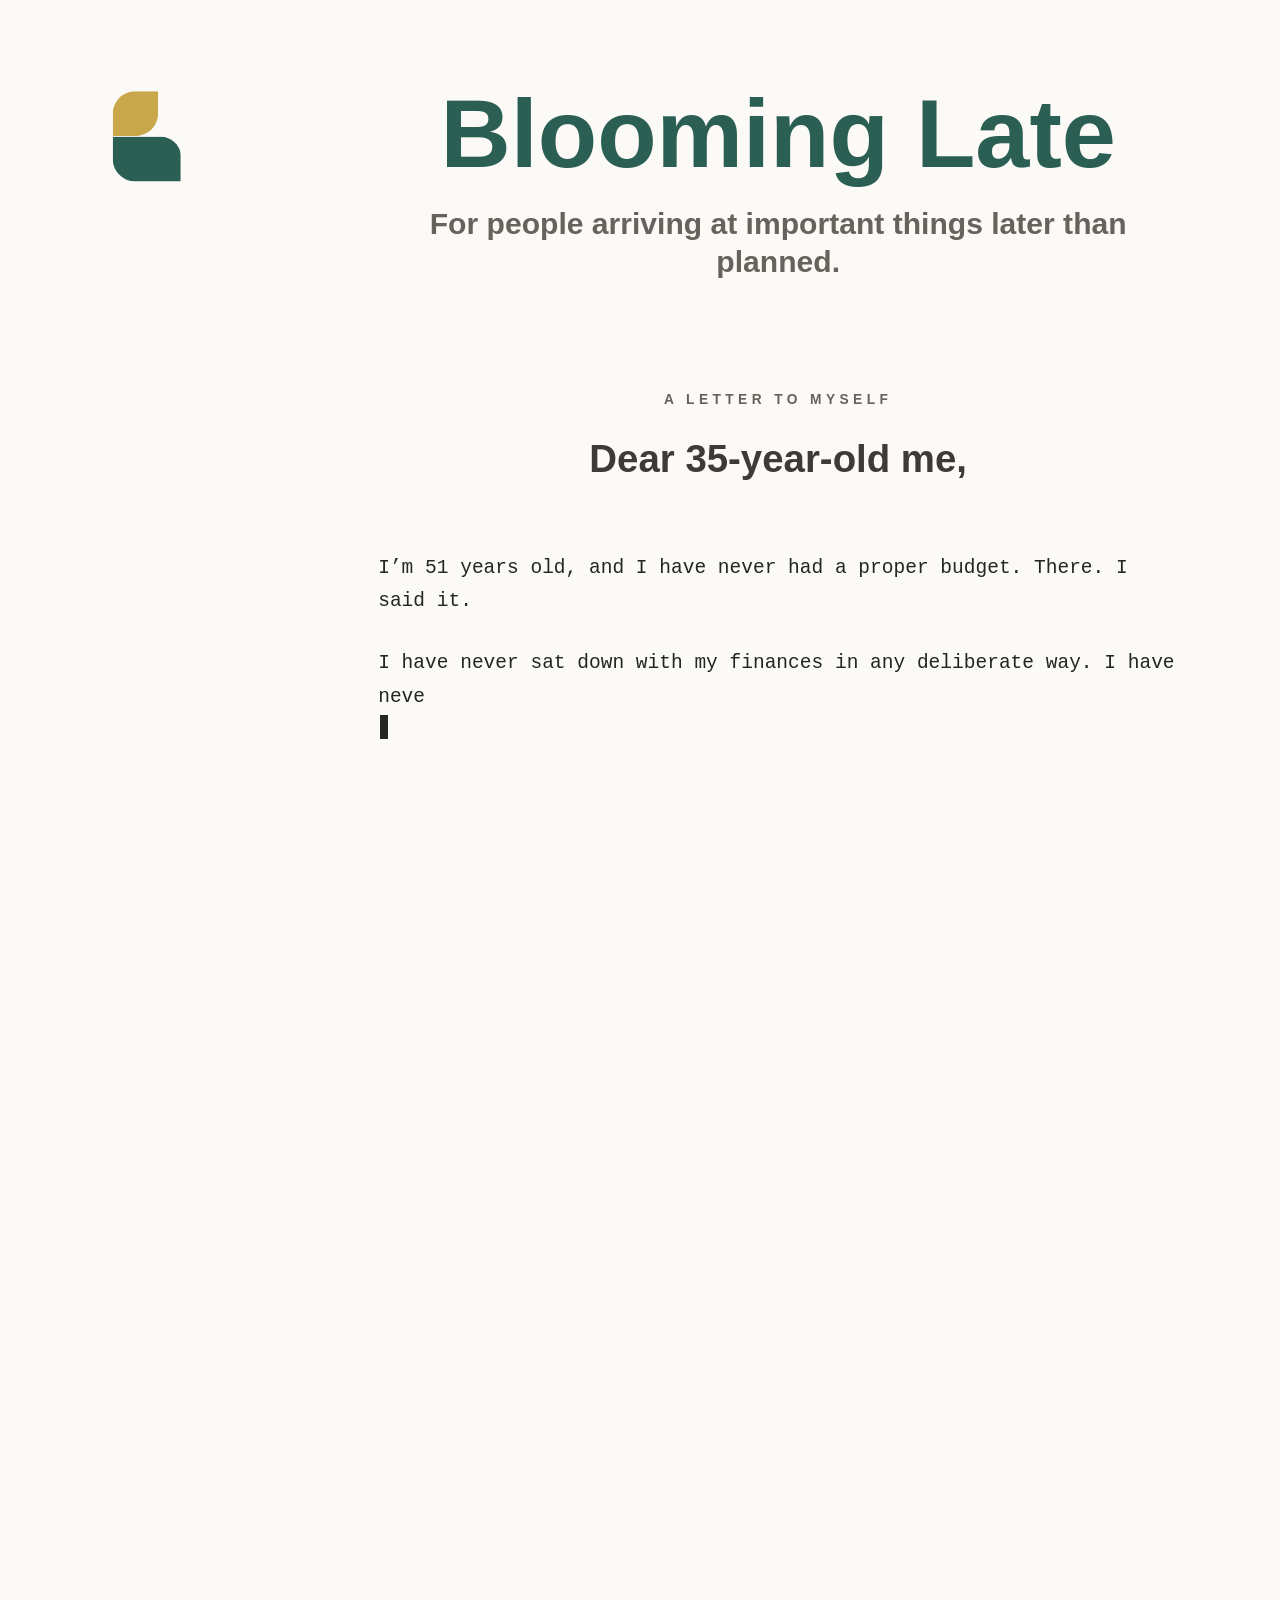
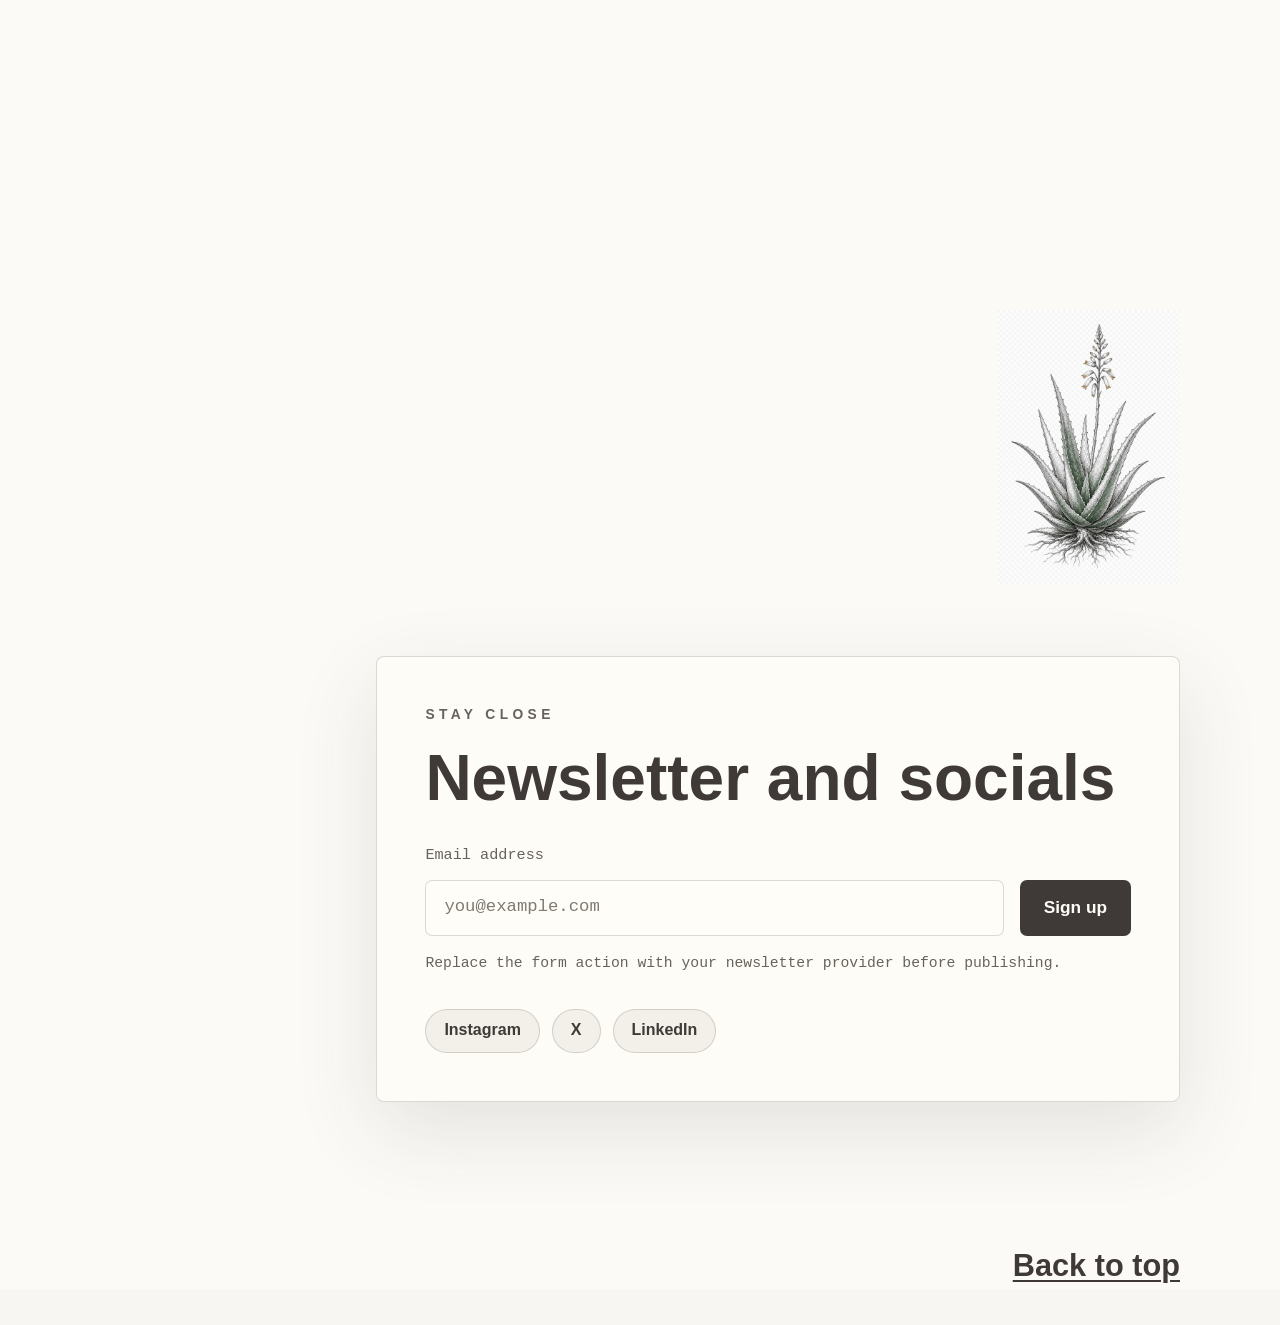
==== index.html @ c1e819e2 "Add Blooming Late site" ====
<!doctype html>
<html lang="en">
  <head>
    <meta charset="utf-8">
    <meta name="viewport" content="width=device-width, initial-scale=1">
    <meta
      name="description"
      content="Blooming Late holding page for letters to yourself, newsletter updates, and social links."
    >
    <title>Blooming Late | Dear Future Me</title>
    <link rel="icon" type="image/png" sizes="32x32" href="assets/brand/favicons/favicon-32.png">
    <link rel="apple-touch-icon" sizes="180x180" href="assets/brand/favicons/apple-touch-icon.png">
    <link rel="stylesheet" href="brand-tokens.css">
    <link rel="stylesheet" href="holding-page.css?v=22">
  </head>
  <body id="top">
    <main class="holding-page" aria-labelledby="page-title">
      <header class="holding-header" aria-label="Blooming Late">
        <a class="logo-link" href="cover.html" aria-label="Open project cover">
          <img src="assets/brand/logos/LM - G3a - Gold Moss-cropped.svg" alt="Blooming Late">
        </a>
        <div class="masthead-copy">
          <h1 class="wordmark" id="page-title">Blooming Late</h1>
          <p class="tagline">For people arriving at important things later than planned.</p>
        </div>
      </header>

      <section class="letter-section" aria-labelledby="letter-title">
        <p class="eyebrow">A letter to myself</p>
        <h3 id="letter-title">Dear 35-year-old me,</h3>

        <div class="letter-copy" aria-live="polite">
          <div class="typed-letter" data-typewriter-output aria-label="Letter text"></div>
          <div class="letter-source" data-typewriter-source aria-hidden="true">
          <p>
            I&rsquo;m 51 years old, and I have never had a proper budget.
            There. I said it.
          </p>
          <p>
            I have never sat down with my finances in any deliberate way. I have never tracked
            what I spend in a month. I have never looked at my pension statement without immediately
            closing the tab. I knew about ISAs years ago and understood they were useful, but I never
            opened one or put any money into one.
          </p>
          <p>
            For most of my adult life, my relationship with money has been this: money comes in,
            money goes out, I try not to look too closely at the gap between the two. I am good at
            many things. Money has not been one of them.
          </p>
          <p>
            And here is the thing I keep coming back to: nobody ever taught me. Not really. There
            was no class at school about how a mortgage works, or what compound interest actually
            does to your savings over time, or why you should probably think about retirement in
            your thirties rather than your fifties.
          </p>
          <p>
            I picked up fragments along the way. Enough to muddle through. Not enough to actually
            feel in control.
          </p>
          <p>
            This is not a success story. Not yet, anyway. I am not writing this from the other side
            of financial freedom, looking back with hard-won wisdom and a paid-off mortgage. I am
            writing this from the middle of the mess.
          </p>
          <p>
            I am learning as I go, and I am sharing that learning in public. Not because I have
            answers, but because I suspect I am not the only one who has felt this way.
          </p>
          <p>
            If you are 35 and reading this, I want you to do something for me. I want you to start
            now, even if you don&rsquo;t feel ready, even if you don&rsquo;t know where to begin, even if the
            whole subject makes your stomach clench a little.
          </p>
          <p>
            Start now, because 51-year-old you will be so grateful that you did.
          </p>
          <p>
            Later arrives faster than you think. I thought money management was for people who were
            good at maths. It isn&rsquo;t. It is mostly about paying attention and making decisions. I am
            good at both of those things when I apply them. I just never applied them here.
          </p>
          <p>
            I thought I would sort it out later. Later is a very seductive idea. Later, when I earn
            more. Later, when life is less complicated. Later became a habit. Later became thirty
            years.
          </p>
          <p>
            I thought not knowing was safer than knowing. If I didn&rsquo;t look at my bank account, I
            couldn&rsquo;t feel bad about what was in it. This is, of course, completely backwards. The
            anxiety of not knowing is far worse than the temporary discomfort of finding out.
          </p>
          <p>
            I thought starting late meant I&rsquo;d failed. This is perhaps the most pernicious one. The
            idea that because I hadn&rsquo;t sorted this out at 25, or 30, or 40, I had somehow missed
            the window. I hadn&rsquo;t. Nobody has.
          </p>
          <p>
            There is a letter I keep composing in my head, addressed to myself at 35.
          </p>
          <p>
            Start now, it says. Not because it&rsquo;s easy. It isn&rsquo;t. Not because you&rsquo;ll get everything
            right. You won&rsquo;t. But because compound interest works both ways: the longer you leave
            it, the more catching up you have to do, and the longer you engage with it, the more it
            builds.
          </p>
          <p>
            Open the app. Look at the statement. Make the budget. Start the pension contributions.
            You will feel better immediately, not because you&rsquo;ve fixed anything, but because
            you&rsquo;ve stopped running away from it.
          </p>
          <p>
            The avoidance costs more than you know. Not just financially. It costs peace of mind.
            Confidence. Options. Energy. It costs years spent worrying about things you could have
            understood in an afternoon.
          </p>
          <p>
            I can&rsquo;t send that letter. But I can write this one.
          </p>
          <p>
            Shame keeps people stuck. The shame of not knowing. The shame of feeling behind. The
            shame of asking what feels like a stupid question. I am done with that.
          </p>
          <p>
            The more I think about it, the more I realise Blooming Late isn&rsquo;t really about
            budgeting, ISAs or pensions. It&rsquo;s about replacing financial shame with financial
            literacy.
          </p>
          <p>
            Welcome to Blooming Late. I&rsquo;m glad you&rsquo;re here. Let&rsquo;s figure this out together.
          </p>
          </div>
        </div>
      </section>

      <div class="aloe-accent" aria-hidden="true">
        <img src="assets/brand/illustrations/08-aloe-full-plant.png" alt="">
      </div>

      <section class="signup-card" aria-labelledby="signup-title">
        <p class="eyebrow">Stay close</p>
        <h2 class="signup-title" id="signup-title">Newsletter and socials</h2>

        <form class="signup-form" action="#" method="post">
          <label for="email">Email address</label>
          <div class="form-row">
            <input
              id="email"
              name="email"
              type="email"
              autocomplete="email"
              placeholder="you@example.com"
              required
            >
            <button type="submit">Sign up</button>
          </div>
          <p class="form-note" id="form-note">
            Replace the form action with your newsletter provider before publishing.
          </p>
        </form>

        <nav class="social-links" aria-label="Social media links">
          <a href="https://instagram.com/">Instagram</a>
          <a href="https://x.com/">X</a>
          <a href="https://linkedin.com/">LinkedIn</a>
        </nav>
      </section>
    </main>

    <footer class="page-bottom-link">
      <a href="#top">Back to top</a>
    </footer>
    <script src="script.js"></script>
  </body>
</html>
---- brand-tokens.css ----
:root {
  --brand-charcoal-ink: #3f3a37;
  --brand-deep-moss: #2c5f54;
  --brand-soft-gold: #c9a84c;
  --brand-paper: #f8f6f2;
  --brand-copper: #a67c30;

  --tracker-shared-house: #3a4147;
  --tracker-solo-finance: #2c5f54;
  --tracker-couples: #a66b3d;
  --tracker-nomad-finance: #1b4f72;
  --tracker-traveller-upgrade: #1b4f72;
}
---- holding-page.css ----
:root {
  --background: var(--brand-paper, #f8f6f2);
  --text: var(--brand-charcoal-ink, #3f3a37);
  --paper: #fffdf7;
  --muted: #68625c;
  --line: rgba(63, 58, 55, 0.18);
  --field: rgba(255, 253, 247, 0.78);
  --shadow: 0 28px 84px rgba(63, 58, 55, 0.12);
  --font-sans: "Gabriel Sans", "Avenir Next", Avenir, "Helvetica Neue", Arial, sans-serif;
  --font-typewriter: "Courier Prime", "Courier New", Courier, monospace;
}

* {
  box-sizing: border-box;
}

html {
  min-height: 100%;
  background: var(--background);
}

body {
  min-height: 100vh;
  margin: 0;
  color: var(--text);
  background: #fbfaf7;
  font-family: var(--font-sans);
  line-height: 1.55;
}

a {
  color: inherit;
}

.page-bottom-link {
  width: min(100% - 44px, 1080px);
  margin: 64px auto 36px;
  text-align: right;
}

.page-bottom-link a {
  color: var(--text);
  font-family: var(--font-sans);
  font-size: clamp(1.35rem, 2.4vw, 2rem);
  font-weight: 800;
  text-decoration: underline;
  text-underline-offset: 0.12em;
  text-decoration-thickness: 0.08em;
}

.holding-page {
  width: min(100% - 60px, 1080px);
  margin: 0 auto;
  padding: clamp(44px, 7vw, 92px) 0 76px;
  display: grid;
  grid-template-columns: repeat(12, minmax(0, 1fr));
  column-gap: clamp(16px, 2vw, 28px);
}

.holding-header {
  grid-column: 1 / -1;
  display: grid;
  grid-template-columns: subgrid;
  align-items: start;
  min-height: clamp(150px, 17vw, 210px);
}

@supports not (grid-template-columns: subgrid) {
  .holding-header {
    grid-template-columns: repeat(12, minmax(0, 1fr));
    column-gap: clamp(16px, 2vw, 28px);
  }
}

.masthead-copy {
  display: grid;
  grid-column: 4 / -1;
  justify-items: center;
  text-align: center;
}

.logo-link {
  width: clamp(67px, 7.31vw, 96px);
  display: block;
  grid-column: 1 / span 3;
  justify-self: start;
}

.logo-link img {
  display: block;
  width: 100%;
  height: auto;
}

.wordmark {
  margin: 0;
  color: var(--brand-deep-moss, #2c5f54);
  font-family: var(--font-sans);
  font-size: clamp(3.35rem, 7.6vw, 7.05rem);
  font-weight: 800;
  letter-spacing: 0;
  line-height: 0.9;
  text-align: center;
}

.tagline {
  max-width: 800px;
  margin: 28px 0 0;
  color: var(--muted);
  font-family: var(--font-sans);
  font-size: clamp(1.35rem, 2.4vw, 1.88rem);
  font-weight: 700;
  line-height: 1.25;
  text-align: center;
}

.letter-section {
  grid-column: 4 / -1;
  width: 100%;
  max-width: 840px;
  margin: clamp(58px, 8vw, 90px) auto 0;
}

.eyebrow {
  margin: 0;
  color: var(--muted);
  font-family: var(--font-sans);
  font-size: 0.86rem;
  font-weight: 800;
  letter-spacing: 0.32em;
  line-height: 1.4;
  text-align: center;
  text-transform: uppercase;
}

h2,
h3 {
  margin: 0;
  color: var(--text);
  font-family: var(--font-sans);
  font-weight: 800;
  letter-spacing: 0;
}

h3 {
  margin-top: 28px;
  font-size: clamp(1.85rem, 3vw, 2.65rem);
  line-height: 1.12;
  text-align: center;
}

.letter-copy {
  max-width: 800px;
  margin: clamp(56px, 7vw, 72px) auto 0;
  position: relative;
  color: #252525;
  font-family: var(--font-typewriter);
  font-size: clamp(1.02rem, 1.55vw, 1.22rem);
  line-height: 1.72;
}

.typed-letter {
  position: absolute;
  inset: 0;
}

.letter-source {
  visibility: hidden;
  pointer-events: none;
}

.typed-letter p,
.letter-source p {
  margin: 0;
}

.typed-letter p + p,
.letter-source p + p {
  margin-top: 28px;
}

.typed-letter.is-typing::after {
  content: "";
  width: 0.65ch;
  height: 1.2em;
  margin-left: 2px;
  display: inline-block;
  vertical-align: -0.18em;
  background: currentColor;
  animation: cursor-blink 0.9s steps(2, start) infinite;
}

@keyframes cursor-blink {
  50% {
    opacity: 0;
  }
}

.aloe-accent {
  grid-column: 8 / -1;
  width: min(42%, 220px);
  margin: clamp(44px, 7vw, 82px) 0 calc(clamp(132px, 15vw, 190px) * -0.62) auto;
  justify-self: end;
  pointer-events: none;
}

.aloe-accent img {
  display: block;
  width: 100%;
  height: auto;
}

.signup-card {
  grid-column: 4 / -1;
  width: 100%;
  max-width: 920px;
  margin: clamp(132px, 15vw, 190px) auto 0;
  padding: clamp(32px, 5vw, 48px);
  border: 1px solid var(--line);
  border-radius: 8px;
  background: var(--field);
  box-shadow: var(--shadow);
}

.signup-card .eyebrow {
  text-align: left;
}

.signup-title {
  margin-top: 22px;
  font-size: clamp(2.55rem, 5vw, 4.1rem);
  line-height: 1;
  text-align: left;
}

.signup-form {
  margin-top: 34px;
}

label {
  display: block;
  margin-bottom: 12px;
  color: var(--muted);
  font-family: var(--font-typewriter);
  font-size: 0.95rem;
}

.form-row {
  display: grid;
  grid-template-columns: minmax(0, 1fr) auto;
  gap: 16px;
}

input,
button {
  min-height: 56px;
  border-radius: 7px;
  font: inherit;
}

input {
  width: 100%;
  border: 1px solid var(--line);
  background: rgba(255, 253, 247, 0.92);
  color: var(--text);
  font-family: var(--font-typewriter);
  font-size: 1.08rem;
  padding: 0 18px;
}

input::placeholder {
  color: #7f7972;
}

button {
  border: 0;
  background: var(--text);
  color: var(--paper);
  cursor: pointer;
  font-family: var(--font-sans);
  font-size: 1.08rem;
  font-weight: 700;
  padding: 0 24px;
}

.form-note {
  margin: 16px 0 0;
  color: var(--muted);
  font-family: var(--font-typewriter);
  font-size: 0.92rem;
}

.social-links {
  margin-top: 34px;
  display: flex;
  flex-wrap: wrap;
  gap: 12px;
}

.social-links a {
  min-height: 44px;
  padding: 0 18px;
  display: inline-flex;
  align-items: center;
  justify-content: center;
  border: 1px solid var(--line);
  border-radius: 999px;
  background: rgba(239, 235, 228, 0.74);
  color: var(--text);
  font-family: var(--font-sans);
  font-weight: 700;
  text-decoration: none;
}

.social-links a:hover,
.social-links a:focus-visible,
.logo-link:hover,
.logo-link:focus-visible {
  border-color: rgba(63, 58, 55, 0.42);
}

@media (max-width: 560px) {
  .holding-page {
    width: min(100% - 36px, 1080px);
    display: block;
  }

  .holding-header {
    display: grid;
    grid-template-columns: 1fr;
    min-height: auto;
    justify-items: start;
    row-gap: 20px;
  }

  .masthead-copy {
    grid-column: auto;
    justify-items: start;
    text-align: left;
  }

  .logo-link {
    width: 85px;
    grid-column: auto;
  }

  .letter-section {
    margin-top: 58px;
  }

  h3,
  .tagline,
  .wordmark,
  .eyebrow {
    text-align: left;
  }

  .letter-copy {
    margin-top: 46px;
  }

  .aloe-accent {
    width: min(44%, 150px);
    margin: 42px 0 -34px auto;
  }
}

@media (max-width: 420px) {
  .holding-page {
    width: min(100% - 28px, 1080px);
    padding-top: 34px;
  }

  h3 {
    font-size: clamp(1.8rem, 9vw, 2.45rem);
  }

  .letter-copy {
    font-size: 1rem;
  }

  .signup-card {
    padding: 26px 22px;
  }

  .form-row {
    grid-template-columns: 1fr;
  }

  button {
    width: 100%;
  }
}
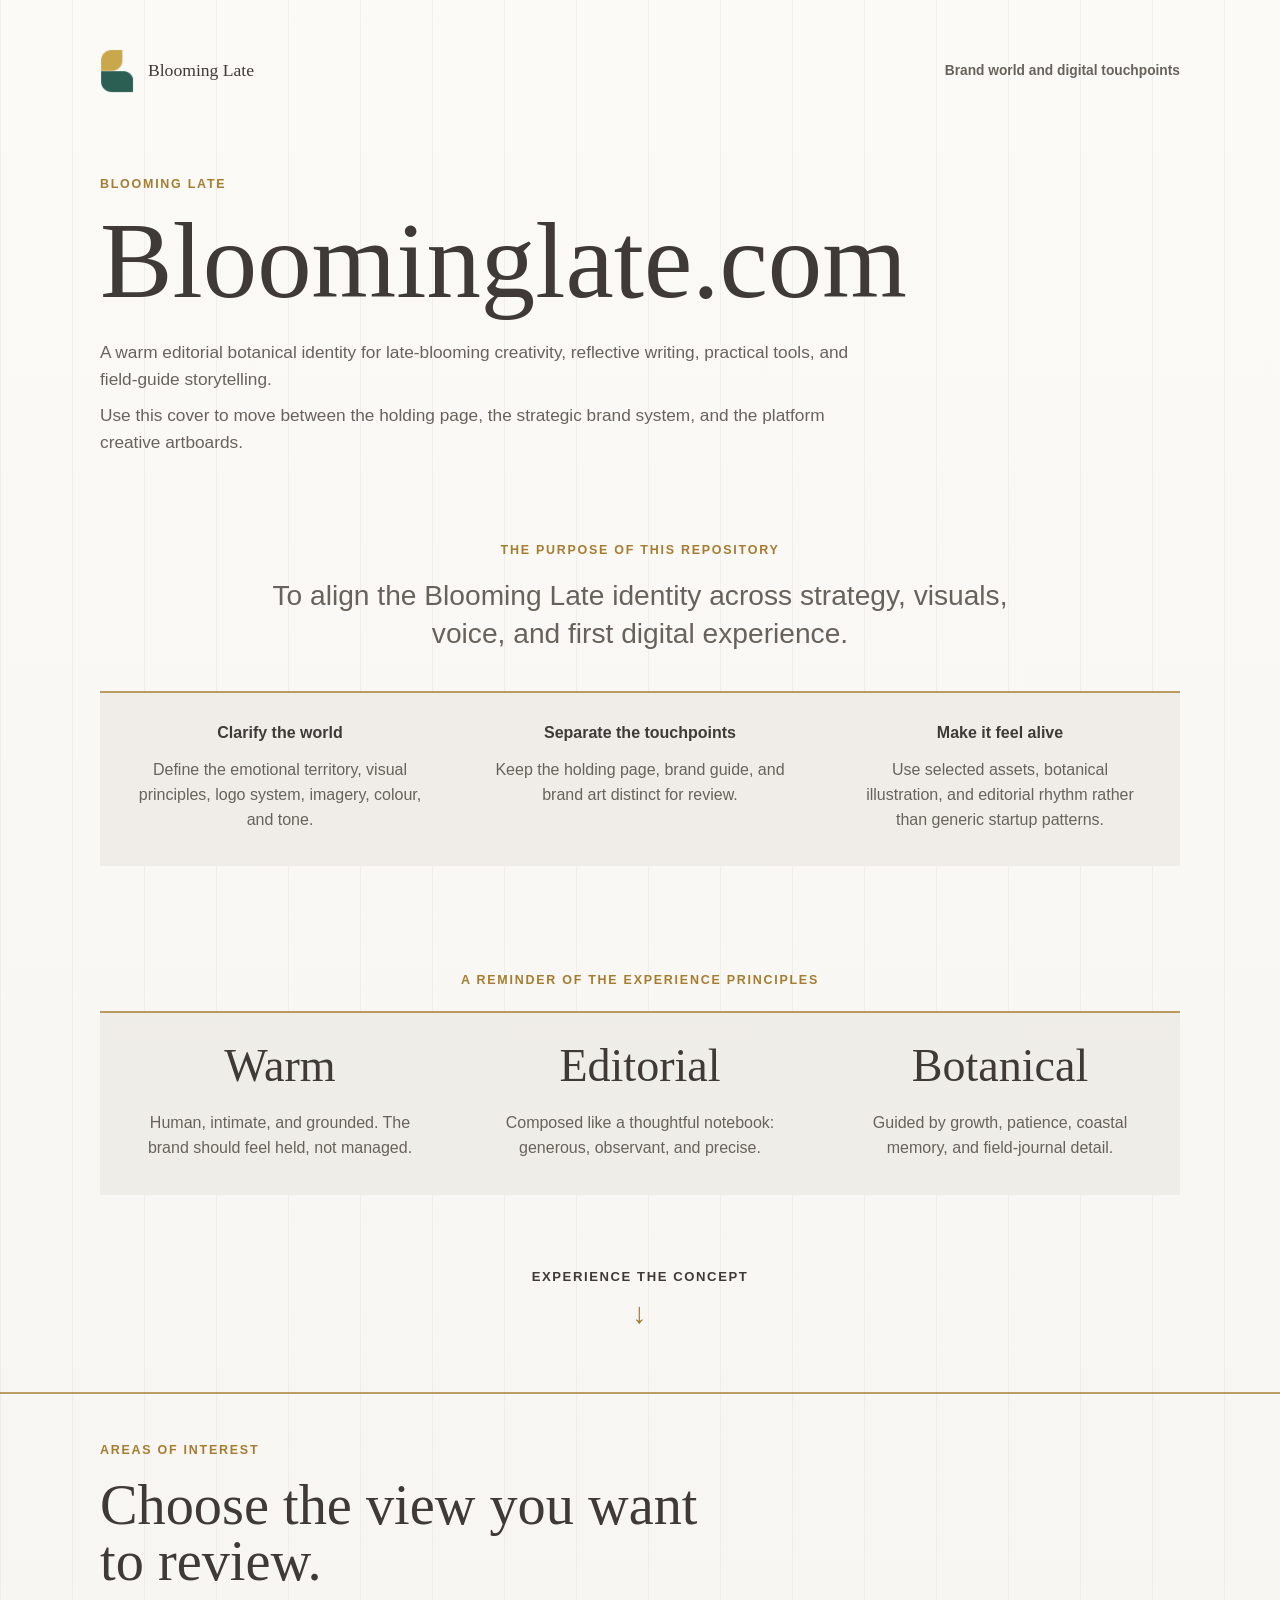
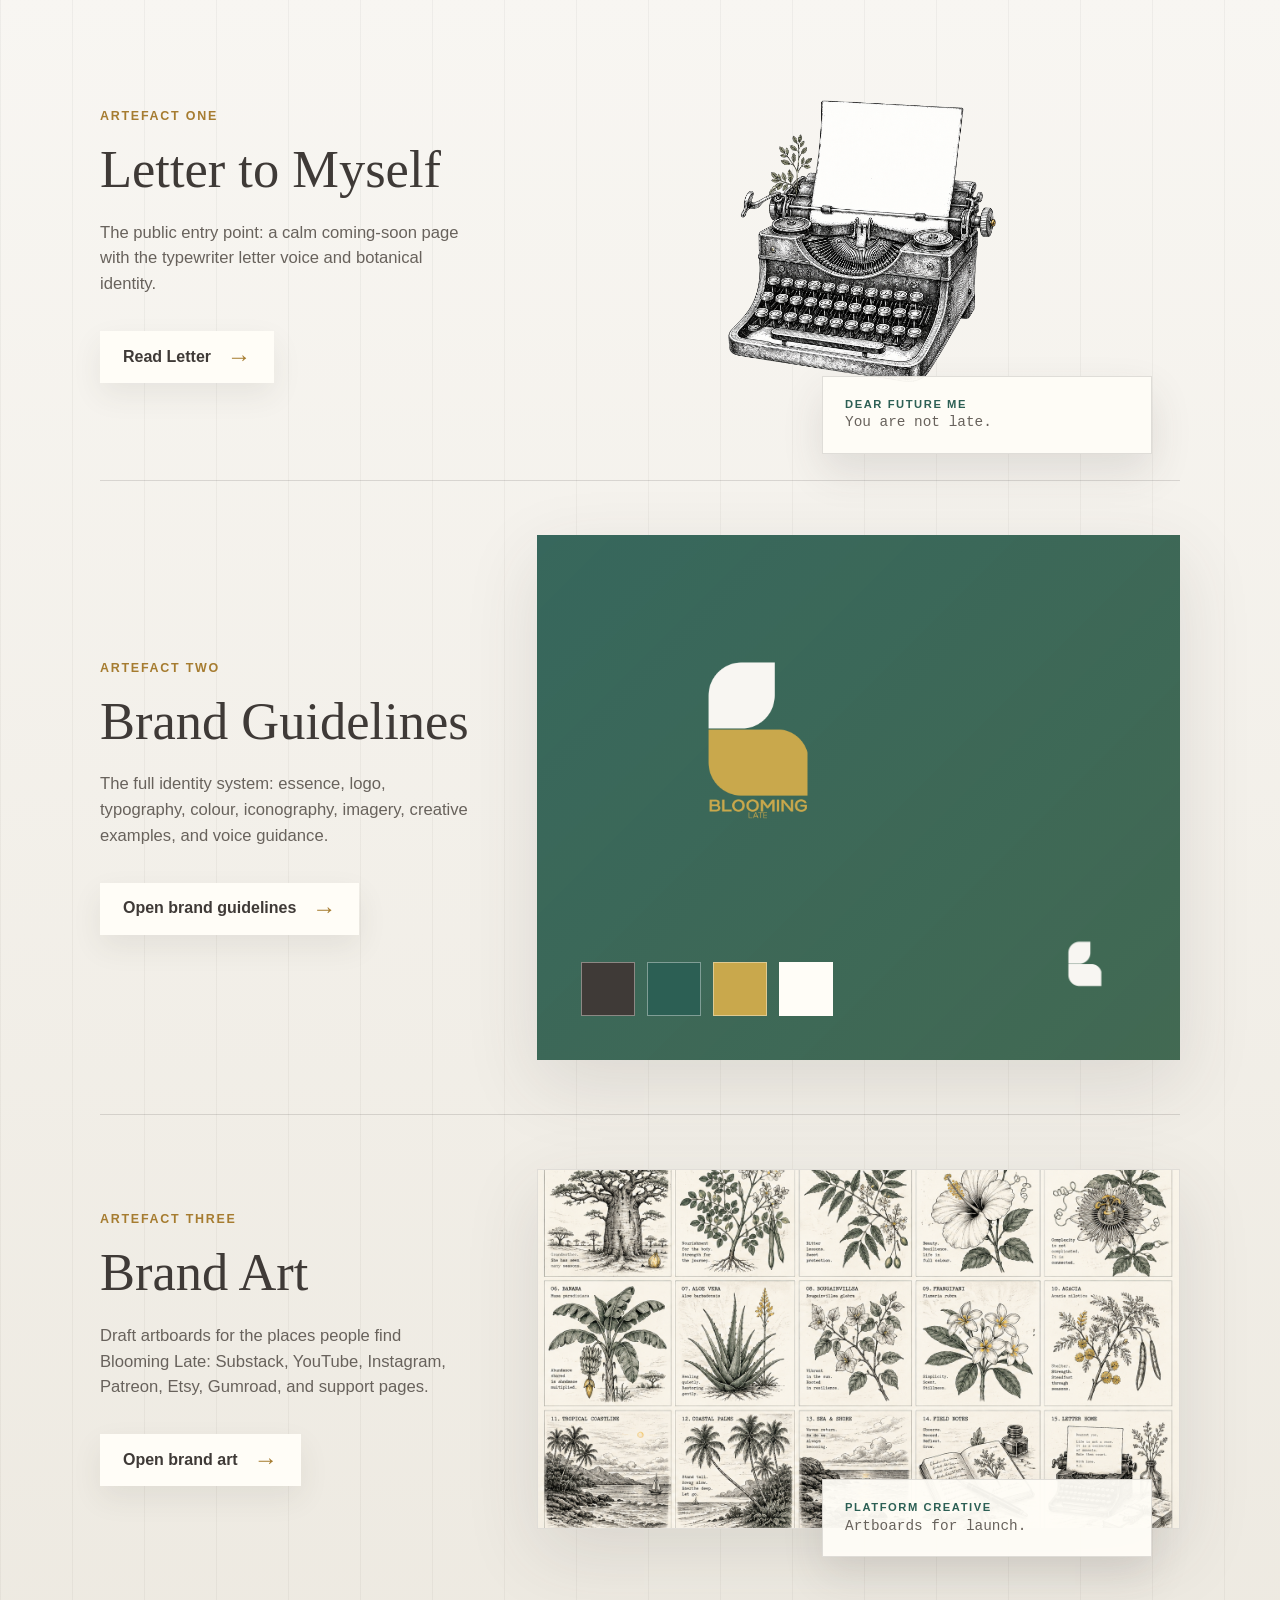
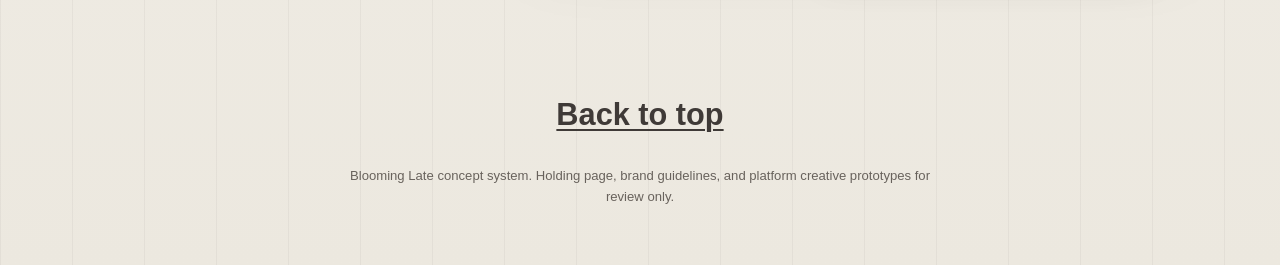
==== commit d095d885: "Make cover page the homepage" ====
--- a/index.html
+++ b/index.html
@@ -5,170 +5,157 @@
     <meta name="viewport" content="width=device-width, initial-scale=1">
     <meta
       name="description"
-      content="Blooming Late holding page for letters to yourself, newsletter updates, and social links."
+      content="Blooming Late project cover with routes into the holding page, brand guidelines, and brand art."
     >
-    <title>Blooming Late | Dear Future Me</title>
+    <title>Blooming Late | Project Cover</title>
     <link rel="icon" type="image/png" sizes="32x32" href="assets/brand/favicons/favicon-32.png">
     <link rel="apple-touch-icon" sizes="180x180" href="assets/brand/favicons/apple-touch-icon.png">
     <link rel="stylesheet" href="brand-tokens.css">
-    <link rel="stylesheet" href="holding-page.css?v=22">
+    <link rel="stylesheet" href="styles.css">
   </head>
   <body id="top">
-    <main class="holding-page" aria-labelledby="page-title">
-      <header class="holding-header" aria-label="Blooming Late">
-        <a class="logo-link" href="cover.html" aria-label="Open project cover">
-          <img src="assets/brand/logos/LM - G3a - Gold Moss-cropped.svg" alt="Blooming Late">
-        </a>
-        <div class="masthead-copy">
-          <h1 class="wordmark" id="page-title">Blooming Late</h1>
-          <p class="tagline">For people arriving at important things later than planned.</p>
-        </div>
-      </header>
+    <header class="intro-header" aria-label="Project identity">
+      <a class="brand-mark" href="index.html" aria-label="Blooming Late project cover">
+        <img src="assets/brand/selected/logo-mark-eyebrow.png" alt="">
+        <span>Blooming Late</span>
+      </a>
+      <p>Brand world and digital touchpoints</p>
+    </header>
 
-      <section class="letter-section" aria-labelledby="letter-title">
-        <p class="eyebrow">A letter to myself</p>
-        <h3 id="letter-title">Dear 35-year-old me,</h3>
-
-        <div class="letter-copy" aria-live="polite">
-          <div class="typed-letter" data-typewriter-output aria-label="Letter text"></div>
-          <div class="letter-source" data-typewriter-source aria-hidden="true">
+    <main>
+      <section class="intro-hero" aria-labelledby="intro-title">
+        <p class="eyebrow">Blooming Late</p>
+        <h1 id="intro-title">Bloominglate.com</h1>
+        <div class="intro-copy">
           <p>
-            I&rsquo;m 51 years old, and I have never had a proper budget.
-            There. I said it.
+            A warm editorial botanical identity for late-blooming creativity,
+            reflective writing, practical tools, and field-guide storytelling.
           </p>
           <p>
-            I have never sat down with my finances in any deliberate way. I have never tracked
-            what I spend in a month. I have never looked at my pension statement without immediately
-            closing the tab. I knew about ISAs years ago and understood they were useful, but I never
-            opened one or put any money into one.
+            Use this cover to move between the holding page, the strategic brand system,
+            and the platform creative artboards.
           </p>
-          <p>
-            For most of my adult life, my relationship with money has been this: money comes in,
-            money goes out, I try not to look too closely at the gap between the two. I am good at
-            many things. Money has not been one of them.
-          </p>
-          <p>
-            And here is the thing I keep coming back to: nobody ever taught me. Not really. There
-            was no class at school about how a mortgage works, or what compound interest actually
-            does to your savings over time, or why you should probably think about retirement in
-            your thirties rather than your fifties.
-          </p>
-          <p>
-            I picked up fragments along the way. Enough to muddle through. Not enough to actually
-            feel in control.
-          </p>
-          <p>
-            This is not a success story. Not yet, anyway. I am not writing this from the other side
-            of financial freedom, looking back with hard-won wisdom and a paid-off mortgage. I am
-            writing this from the middle of the mess.
-          </p>
-          <p>
-            I am learning as I go, and I am sharing that learning in public. Not because I have
-            answers, but because I suspect I am not the only one who has felt this way.
-          </p>
-          <p>
-            If you are 35 and reading this, I want you to do something for me. I want you to start
-            now, even if you don&rsquo;t feel ready, even if you don&rsquo;t know where to begin, even if the
-            whole subject makes your stomach clench a little.
-          </p>
-          <p>
-            Start now, because 51-year-old you will be so grateful that you did.
-          </p>
-          <p>
-            Later arrives faster than you think. I thought money management was for people who were
-            good at maths. It isn&rsquo;t. It is mostly about paying attention and making decisions. I am
-            good at both of those things when I apply them. I just never applied them here.
-          </p>
-          <p>
-            I thought I would sort it out later. Later is a very seductive idea. Later, when I earn
-            more. Later, when life is less complicated. Later became a habit. Later became thirty
-            years.
-          </p>
-          <p>
-            I thought not knowing was safer than knowing. If I didn&rsquo;t look at my bank account, I
-            couldn&rsquo;t feel bad about what was in it. This is, of course, completely backwards. The
-            anxiety of not knowing is far worse than the temporary discomfort of finding out.
-          </p>
-          <p>
-            I thought starting late meant I&rsquo;d failed. This is perhaps the most pernicious one. The
-            idea that because I hadn&rsquo;t sorted this out at 25, or 30, or 40, I had somehow missed
-            the window. I hadn&rsquo;t. Nobody has.
-          </p>
-          <p>
-            There is a letter I keep composing in my head, addressed to myself at 35.
-          </p>
-          <p>
-            Start now, it says. Not because it&rsquo;s easy. It isn&rsquo;t. Not because you&rsquo;ll get everything
-            right. You won&rsquo;t. But because compound interest works both ways: the longer you leave
-            it, the more catching up you have to do, and the longer you engage with it, the more it
-            builds.
-          </p>
-          <p>
-            Open the app. Look at the statement. Make the budget. Start the pension contributions.
-            You will feel better immediately, not because you&rsquo;ve fixed anything, but because
-            you&rsquo;ve stopped running away from it.
-          </p>
-          <p>
-            The avoidance costs more than you know. Not just financially. It costs peace of mind.
-            Confidence. Options. Energy. It costs years spent worrying about things you could have
-            understood in an afternoon.
-          </p>
-          <p>
-            I can&rsquo;t send that letter. But I can write this one.
-          </p>
-          <p>
-            Shame keeps people stuck. The shame of not knowing. The shame of feeling behind. The
-            shame of asking what feels like a stupid question. I am done with that.
-          </p>
-          <p>
-            The more I think about it, the more I realise Blooming Late isn&rsquo;t really about
-            budgeting, ISAs or pensions. It&rsquo;s about replacing financial shame with financial
-            literacy.
-          </p>
-          <p>
-            Welcome to Blooming Late. I&rsquo;m glad you&rsquo;re here. Let&rsquo;s figure this out together.
-          </p>
-          </div>
         </div>
       </section>
 
-      <div class="aloe-accent" aria-hidden="true">
-        <img src="assets/brand/illustrations/08-aloe-full-plant.png" alt="">
+      <section class="purpose-section" aria-labelledby="purpose-title">
+        <p class="eyebrow centered">The purpose of this repository</p>
+        <h2 id="purpose-title">
+          To align the Blooming Late identity across strategy, visuals, voice, and first digital experience.
+        </h2>
+
+        <div class="purpose-grid">
+          <article>
+            <h3>Clarify the world</h3>
+            <p>Define the emotional territory, visual principles, logo system, imagery, colour, and tone.</p>
+          </article>
+          <article>
+            <h3>Separate the touchpoints</h3>
+            <p>Keep the holding page, brand guide, and brand art distinct for review.</p>
+          </article>
+          <article>
+            <h3>Make it feel alive</h3>
+            <p>Use selected assets, botanical illustration, and editorial rhythm rather than generic startup patterns.</p>
+          </article>
+        </div>
+      </section>
+
+      <section class="principles-section" aria-labelledby="principles-title">
+        <p class="eyebrow centered">A reminder of the experience principles</p>
+        <div class="principles-grid" id="principles-title">
+          <article>
+            <h2>Warm</h2>
+            <p>Human, intimate, and grounded. The brand should feel held, not managed.</p>
+          </article>
+          <article>
+            <h2>Editorial</h2>
+            <p>Composed like a thoughtful notebook: generous, observant, and precise.</p>
+          </article>
+          <article>
+            <h2>Botanical</h2>
+            <p>Guided by growth, patience, coastal memory, and field-journal detail.</p>
+          </article>
+        </div>
+      </section>
+
+      <div class="experience-cue" aria-hidden="true">
+        <span>Experience the concept</span>
+        <span class="arrow">↓</span>
       </div>
 
-      <section class="signup-card" aria-labelledby="signup-title">
-        <p class="eyebrow">Stay close</p>
-        <h2 class="signup-title" id="signup-title">Newsletter and socials</h2>
+      <section class="route-section" aria-labelledby="routes-title">
+        <div class="route-intro">
+          <p class="eyebrow">Areas of Interest</p>
+          <h2 id="routes-title">Choose the view you want to review.</h2>
+        </div>
 
-        <form class="signup-form" action="#" method="post">
-          <label for="email">Email address</label>
-          <div class="form-row">
-            <input
-              id="email"
-              name="email"
-              type="email"
-              autocomplete="email"
-              placeholder="you@example.com"
-              required
-            >
-            <button type="submit">Sign up</button>
+        <article class="route-card landing-route">
+          <div class="route-copy">
+            <p class="route-label">Artefact one</p>
+            <h3>Letter to Myself</h3>
+            <p>
+              The public entry point: a calm coming-soon page with the typewriter letter voice
+              and botanical identity.
+            </p>
+            <a class="route-button" href="letter-to-myself.html">Read Letter <span>&rarr;</span></a>
           </div>
-          <p class="form-note" id="form-note">
-            Replace the form action with your newsletter provider before publishing.
-          </p>
-        </form>
+          <div class="route-preview letter-preview" aria-hidden="true">
+            <img src="assets/brand/illustrations/15-typewriter-clean.png" alt="">
+            <div class="floating-note">
+              <span>Dear future me</span>
+              You are not late.
+            </div>
+          </div>
+        </article>
 
-        <nav class="social-links" aria-label="Social media links">
-          <a href="https://instagram.com/">Instagram</a>
-          <a href="https://x.com/">X</a>
-          <a href="https://linkedin.com/">LinkedIn</a>
-        </nav>
+        <article class="route-card brand-route">
+          <div class="route-copy">
+            <p class="route-label">Artefact two</p>
+            <h3>Brand Guidelines</h3>
+            <p>
+              The full identity system: essence, logo, typography, colour, iconography,
+              imagery, creative examples, and voice guidance.
+            </p>
+            <a class="route-button" href="brand-guidelines.html">Open brand guidelines <span>&rarr;</span></a>
+          </div>
+          <div class="route-preview brand-preview" aria-hidden="true">
+            <img class="preview-logo" src="assets/brand/selected/logo-lockup-gold.png" alt="">
+            <div class="swatch-row">
+              <span class="swatch charcoal"></span>
+              <span class="swatch moss"></span>
+              <span class="swatch gold"></span>
+              <span class="swatch paper"></span>
+            </div>
+            <img class="preview-mark" src="assets/brand/selected/logo-mark-paper.png" alt="">
+          </div>
+        </article>
+
+        <article class="route-card landing-route">
+          <div class="route-copy">
+            <p class="route-label">Artefact three</p>
+            <h3>Brand Art</h3>
+            <p>
+              Draft artboards for the places people find Blooming Late: Substack, YouTube,
+              Instagram, Patreon, Etsy, Gumroad, and support pages.
+            </p>
+            <a class="route-button" href="platform-creatives.html">Open brand art <span>&rarr;</span></a>
+          </div>
+          <div class="route-preview landing-preview" aria-hidden="true">
+            <img src="assets/brand/imagery/field-guide-collection.png" alt="">
+            <div class="floating-note">
+              <span>Platform creative</span>
+              Artboards for launch.
+            </div>
+          </div>
+        </article>
       </section>
     </main>
 
-    <footer class="page-bottom-link">
+    <footer class="intro-footer page-bottom-link">
       <a href="#top">Back to top</a>
+      <p>
+        Blooming Late concept system. Holding page, brand guidelines, and platform creative prototypes for review only.
+      </p>
     </footer>
-    <script src="script.js"></script>
   </body>
 </html>
--- a/styles.css
+++ b/styles.css
@@ -0,0 +1,482 @@
+:root {
+  --background: var(--brand-paper, #f8f6f2);
+  --text: var(--brand-charcoal-ink, #3f3a37);
+  --moss: var(--brand-deep-moss, #2c5f54);
+  --gold: var(--brand-soft-gold, #c9a84c);
+  --copper: var(--brand-copper, #a67c30);
+  --paper: #fffdf7;
+  --mist: #efede8;
+  --muted: #68625c;
+  --line: rgba(63, 58, 55, 0.16);
+  --redline: rgba(166, 124, 48, 0.72);
+  --shadow: 0 24px 70px rgba(63, 58, 55, 0.12);
+  --serif: Georgia, "Times New Roman", Times, serif;
+  --sans: "Avenir Next", Avenir, "Helvetica Neue", Arial, sans-serif;
+  --mono: "Courier Prime", "Courier New", Courier, monospace;
+}
+
+* {
+  box-sizing: border-box;
+}
+
+html {
+  scroll-behavior: smooth;
+  background: var(--background);
+}
+
+body {
+  margin: 0;
+  color: var(--text);
+  background:
+    linear-gradient(90deg, rgba(63, 58, 55, 0.05) 1px, transparent 1px),
+    linear-gradient(180deg, #fbfaf7 0%, var(--background) 46%, #ece8df 100%);
+  background-size: 72px 72px, auto;
+  font-family: var(--sans);
+  line-height: 1.55;
+}
+
+img {
+  display: block;
+  max-width: 100%;
+}
+
+a {
+  color: inherit;
+}
+
+.page-bottom-link {
+  width: min(100% - 44px, 1080px);
+  margin: 64px auto 36px;
+  text-align: right;
+}
+
+.page-bottom-link a {
+  color: var(--text);
+  font-family: var(--sans);
+  font-size: clamp(1.35rem, 2.4vw, 2rem);
+  font-weight: 800;
+  text-decoration: underline;
+  text-underline-offset: 0.12em;
+  text-decoration-thickness: 0.08em;
+}
+
+.intro-header,
+.intro-hero,
+.purpose-section,
+.principles-section,
+.route-section,
+.intro-footer {
+  width: min(100% - 44px, 1080px);
+  margin: 0 auto;
+}
+
+.intro-header {
+  padding: 48px 0 34px;
+  display: flex;
+  align-items: center;
+  justify-content: space-between;
+  gap: 32px;
+}
+
+.brand-mark {
+  display: inline-flex;
+  align-items: center;
+  gap: 14px;
+  color: var(--text);
+  font-family: var(--serif);
+  font-size: 1.1rem;
+  text-decoration: none;
+}
+
+.brand-mark img {
+  width: 34px;
+  height: 46px;
+  object-fit: contain;
+}
+
+.intro-header p {
+  margin: 0;
+  color: var(--muted);
+  font-size: 0.86rem;
+  font-weight: 700;
+}
+
+.intro-hero {
+  padding: 48px 0 38px;
+}
+
+.eyebrow,
+.route-label {
+  margin: 0 0 18px;
+  color: var(--copper);
+  font-size: 0.78rem;
+  font-weight: 800;
+  letter-spacing: 0.14em;
+  line-height: 1.35;
+  text-transform: uppercase;
+}
+
+.centered {
+  text-align: center;
+}
+
+h1,
+h2,
+h3 {
+  margin: 0;
+  color: var(--text);
+  letter-spacing: 0;
+}
+
+h1,
+.principles-grid h2 {
+  font-family: var(--serif);
+  font-weight: 500;
+}
+
+h1 {
+  font-size: clamp(4rem, 9vw, 6.8rem);
+  line-height: 0.92;
+}
+
+.intro-copy {
+  max-width: 760px;
+  margin-top: 28px;
+  color: var(--muted);
+  font-size: 1.08rem;
+}
+
+.intro-copy p {
+  margin: 0;
+}
+
+.intro-copy p + p {
+  margin-top: 10px;
+}
+
+.purpose-section,
+.principles-section {
+  padding: 48px 0 58px;
+}
+
+.purpose-section h2 {
+  max-width: 760px;
+  margin: 0 auto 38px;
+  color: var(--muted);
+  font-size: clamp(1.35rem, 2.2vw, 1.9rem);
+  font-weight: 500;
+  line-height: 1.35;
+  text-align: center;
+}
+
+.purpose-grid,
+.principles-grid {
+  display: grid;
+  grid-template-columns: repeat(3, minmax(0, 1fr));
+  border-top: 2px solid var(--redline);
+  background: rgba(239, 237, 232, 0.92);
+}
+
+.purpose-grid article,
+.principles-grid article {
+  padding: 30px 34px 34px;
+  text-align: center;
+}
+
+.purpose-grid h3 {
+  margin: 0 0 16px;
+  font-size: 1rem;
+  line-height: 1.2;
+}
+
+.purpose-grid p,
+.principles-grid p {
+  margin: 0;
+  color: var(--muted);
+}
+
+.principles-grid {
+  margin-top: 22px;
+}
+
+.principles-grid h2 {
+  margin-bottom: 22px;
+  font-size: clamp(2rem, 3.6vw, 3.15rem);
+  line-height: 1;
+}
+
+.experience-cue {
+  padding: 14px 0 64px;
+  display: grid;
+  justify-items: center;
+  gap: 12px;
+  color: var(--text);
+  font-size: 0.82rem;
+  font-weight: 800;
+  letter-spacing: 0.12em;
+  text-transform: uppercase;
+}
+
+.experience-cue .arrow {
+  color: var(--copper);
+  font-size: 1.8rem;
+  line-height: 1;
+}
+
+.route-section {
+  width: 100%;
+  padding: 0 0 86px;
+  border-top: 2px solid var(--redline);
+}
+
+.route-intro,
+.route-card {
+  width: min(100% - 44px, 1080px);
+  margin-inline: auto;
+}
+
+.route-intro {
+  padding: 48px 0 22px;
+}
+
+.route-intro h2 {
+  max-width: 620px;
+  font-family: var(--serif);
+  font-size: clamp(2.2rem, 4.4vw, 4rem);
+  font-weight: 500;
+  line-height: 1;
+}
+
+.route-card {
+  min-height: 390px;
+  display: grid;
+  grid-template-columns: minmax(260px, 0.58fr) minmax(360px, 1fr);
+  align-items: center;
+  gap: 64px;
+  padding: 54px 0;
+}
+
+.route-card + .route-card {
+  border-top: 1px solid var(--line);
+}
+
+.route-copy h3 {
+  font-family: var(--serif);
+  font-size: clamp(2.2rem, 4.1vw, 3.65rem);
+  font-weight: 500;
+  line-height: 1;
+}
+
+.route-copy p:not(.route-label) {
+  max-width: 430px;
+  margin: 24px 0 0;
+  color: var(--muted);
+  font-size: 1.04rem;
+}
+
+.route-button {
+  width: fit-content;
+  min-height: 52px;
+  margin-top: 34px;
+  padding: 0 22px;
+  display: inline-flex;
+  align-items: center;
+  gap: 16px;
+  border: 1px solid transparent;
+  background: var(--paper);
+  box-shadow: 0 12px 30px rgba(63, 58, 55, 0.08);
+  color: var(--text);
+  font-weight: 800;
+  text-decoration: none;
+}
+
+.route-button span {
+  color: var(--copper);
+  font-size: 1.5rem;
+  line-height: 1;
+}
+
+.route-button:hover,
+.route-button:focus-visible {
+  border-color: rgba(166, 124, 48, 0.42);
+}
+
+.route-preview {
+  position: relative;
+  min-height: 360px;
+  box-shadow: var(--shadow);
+}
+
+.brand-preview {
+  padding: 44px;
+  display: grid;
+  align-content: center;
+  gap: 28px;
+  background:
+    linear-gradient(135deg, rgba(255, 253, 247, 0.05), rgba(201, 168, 76, 0.14)),
+    var(--moss);
+}
+
+.preview-logo {
+  width: min(64%, 360px);
+}
+
+.preview-mark {
+  position: absolute;
+  right: 36px;
+  bottom: 28px;
+  width: 118px;
+}
+
+.swatch-row {
+  display: flex;
+  gap: 12px;
+}
+
+.swatch {
+  width: 54px;
+  height: 54px;
+  border: 1px solid rgba(255, 253, 247, 0.4);
+}
+
+.swatch.charcoal {
+  background: var(--text);
+}
+
+.swatch.moss {
+  background: var(--moss);
+}
+
+.swatch.gold {
+  background: var(--gold);
+}
+
+.swatch.paper {
+  background: var(--paper);
+}
+
+.landing-preview {
+  background: var(--paper);
+}
+
+.letter-preview {
+  background: transparent;
+  box-shadow: none;
+}
+
+.letter-preview > img {
+  width: 100%;
+  height: 360px;
+  object-fit: contain;
+}
+
+.landing-preview > img {
+  width: 100%;
+  height: 360px;
+  object-fit: cover;
+  border: 1px solid var(--line);
+}
+
+.floating-note {
+  position: absolute;
+  right: 28px;
+  bottom: -28px;
+  width: min(58%, 330px);
+  padding: 20px 22px;
+  border: 1px solid var(--line);
+  background: rgba(255, 253, 247, 0.95);
+  color: var(--muted);
+  font-family: var(--mono);
+  font-size: 0.9rem;
+  line-height: 1.4;
+  box-shadow: 0 18px 42px rgba(63, 58, 55, 0.12);
+}
+
+.floating-note span {
+  display: block;
+  color: var(--moss);
+  font-family: var(--sans);
+  font-size: 0.7rem;
+  font-weight: 800;
+  letter-spacing: 0.14em;
+  text-transform: uppercase;
+}
+
+.intro-footer {
+  padding: 22px 0 58px;
+  text-align: center;
+}
+
+.intro-footer a {
+  font-weight: 800;
+}
+
+.intro-footer p {
+  max-width: 620px;
+  margin: 28px auto 0;
+  color: var(--muted);
+  font-size: 0.82rem;
+}
+
+@media (max-width: 820px) {
+  .intro-header {
+    align-items: flex-start;
+    flex-direction: column;
+    gap: 16px;
+  }
+
+  .purpose-grid,
+  .principles-grid,
+  .route-card {
+    grid-template-columns: 1fr;
+  }
+
+  .purpose-grid article,
+  .principles-grid article {
+    text-align: left;
+  }
+
+  .route-card {
+    gap: 36px;
+  }
+}
+
+@media (max-width: 560px) {
+  .intro-header,
+  .intro-hero,
+  .purpose-section,
+  .principles-section,
+  .route-intro,
+  .route-card,
+  .intro-footer {
+    width: min(100% - 28px, 1080px);
+  }
+
+  .intro-header {
+    padding-top: 28px;
+  }
+
+  h1 {
+    font-size: clamp(3.4rem, 18vw, 4.8rem);
+  }
+
+  .purpose-grid article,
+  .principles-grid article,
+  .brand-preview {
+    padding: 24px;
+  }
+
+  .route-preview {
+    min-height: 280px;
+  }
+
+  .landing-preview > img {
+    height: 280px;
+  }
+
+  .floating-note {
+    position: static;
+    width: 100%;
+    margin-top: 14px;
+  }
+}
